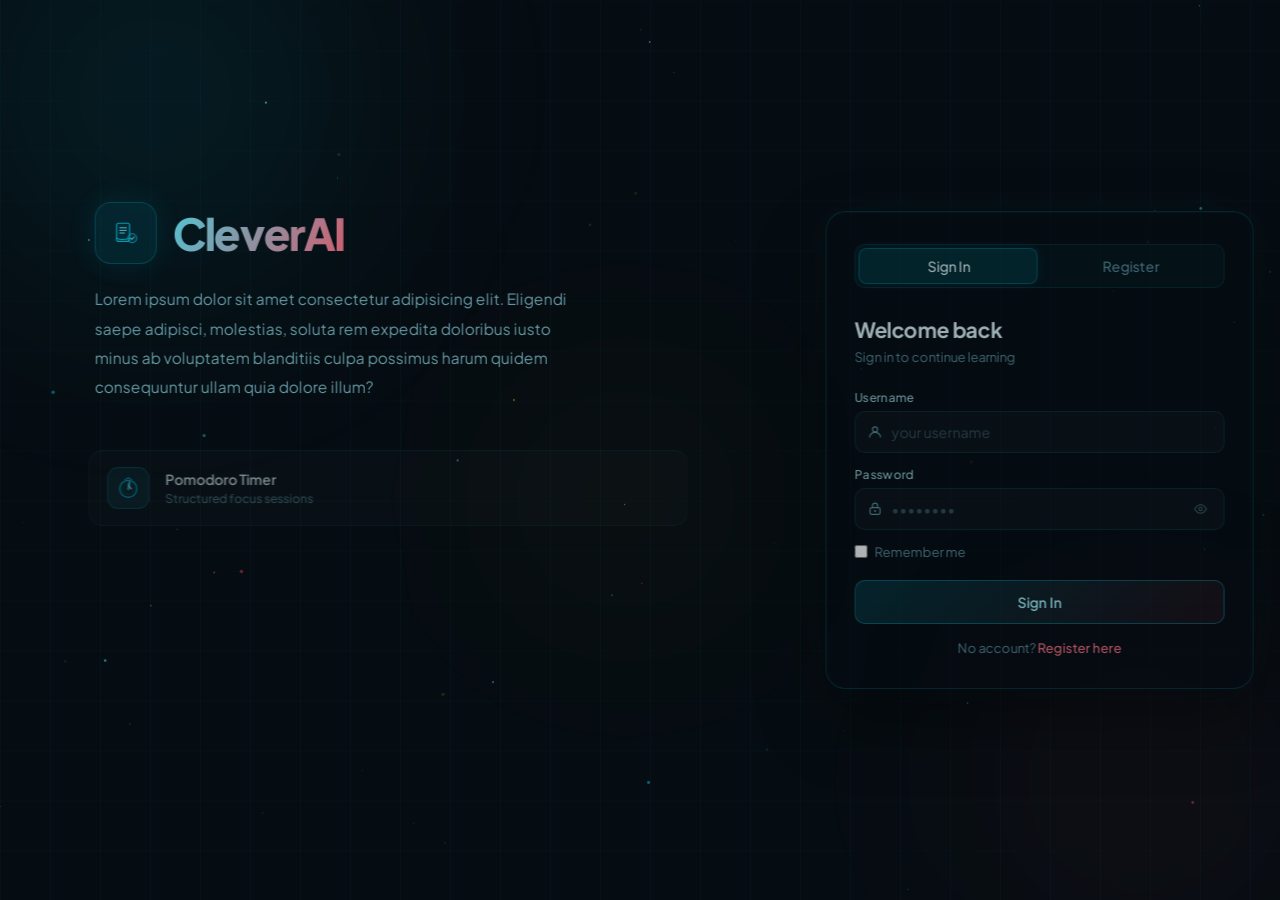
==== ui/aitutor/index.html @ eaeabe78 "modified multiple backend and frontend components, added new pages and modified existing pages" ====
<!DOCTYPE html>
<html lang="en">
<head>
  <meta charset="UTF-8">
  <meta name="viewport" content="width=device-width, initial-scale=1.0">
  <title>CleverAI — AI Tutor</title>
  <link rel="preconnect" href="https://fonts.googleapis.com">
  <link href="https://fonts.googleapis.com/css2?family=Plus+Jakarta+Sans:wght@300;400;500;600;700;800&family=JetBrains+Mono:wght@400;500&display=swap" rel="stylesheet">
  <link rel="stylesheet" href="aitutor.css">
</head>
<body>

  <div class="bg-layer">
    <canvas id="bgCanvas"></canvas>
    <div class="orb o1"></div>
    <div class="orb o2"></div>
    <div class="orb o3"></div>
  </div>

  <div class="mob-overlay" id="mob-overlay" onclick="closeMobSidebar()"></div>
  <div class="layout" id="app">

    <!-- SIDEBAR -->
    <aside class="sidebar" id="sidebar">
      <div class="sb-top">
        <div class="sb-brand" id="sb-brand">
          <svg viewBox="0 0 40 40" fill="none" width="24" height="24" class="sb-logo">
            <rect x="6" y="5" width="20" height="28" rx="3" fill="none" stroke="#06b6d4" stroke-width="1.8"/>
            <rect x="8" y="7" width="16" height="24" rx="2" fill="rgba(6,182,212,0.08)"/>
            <line x1="11" y1="12" x2="21" y2="12" stroke="#67e8f9" stroke-width="1.4" stroke-linecap="round"/>
            <line x1="11" y1="16" x2="21" y2="16" stroke="#67e8f9" stroke-width="1.4" stroke-linecap="round"/>
            <line x1="11" y1="20" x2="18" y2="20" stroke="#67e8f9" stroke-width="1.4" stroke-linecap="round"/>
            <path d="M6 28 Q14 32 26 28" stroke="#06b6d4" stroke-width="1.6" stroke-linecap="round" fill="none"/>
            <circle cx="30" cy="28" r="7" fill="rgba(6,182,212,0.12)" stroke="#06b6d4" stroke-width="1.4"/>
            <path d="M27.5 28 L29.5 30 L33 26" stroke="#a5f3fc" stroke-width="1.5" stroke-linecap="round" stroke-linejoin="round"/>
          </svg>
          <span class="sb-name">CleverAI</span>
        </div>
        <button class="sb-toggle" id="sb-toggle" onclick="toggleSidebar()" title="Toggle sidebar">
          <svg viewBox="0 0 20 20" fill="none" width="16" height="16" id="toggle-ico">
            <line x1="3" y1="5" x2="17" y2="5" stroke="currentColor" stroke-width="1.5" stroke-linecap="round"/>
            <line x1="3" y1="10" x2="17" y2="10" stroke="currentColor" stroke-width="1.5" stroke-linecap="round"/>
            <line x1="3" y1="15" x2="17" y2="15" stroke="currentColor" stroke-width="1.5" stroke-linecap="round"/>
          </svg>
        </button>
      </div>

      <nav class="sb-nav">
        <a href="../dashboard/index.html" class="sb-item">
          <svg viewBox="0 0 20 20" fill="none" width="16" height="16" class="sb-ico">
            <rect x="2" y="2" width="7" height="7" rx="1.5" stroke="currentColor" stroke-width="1.5"/>
            <rect x="11" y="2" width="7" height="7" rx="1.5" stroke="currentColor" stroke-width="1.5"/>
            <rect x="2" y="11" width="7" height="7" rx="1.5" stroke="currentColor" stroke-width="1.5"/>
            <rect x="11" y="11" width="7" height="7" rx="1.5" stroke="currentColor" stroke-width="1.5"/>
          </svg>
          <span class="sb-label">Dashboard</span>
        </a>
        <a href="../pomodoro/index.html" class="sb-item">
          <svg viewBox="0 0 20 20" fill="none" width="16" height="16" class="sb-ico">
            <circle cx="10" cy="10" r="7" stroke="currentColor" stroke-width="1.5"/>
            <line x1="10" y1="5" x2="10" y2="10" stroke="currentColor" stroke-width="1.5" stroke-linecap="round"/>
            <line x1="10" y1="10" x2="13" y2="10" stroke="currentColor" stroke-width="1.5" stroke-linecap="round"/>
          </svg>
          <span class="sb-label">Pomodoro</span>
        </a>
        <a href="../note/index.html" class="sb-item">
          <svg viewBox="0 0 20 20" fill="none" width="16" height="16" class="sb-ico">
            <rect x="3" y="2" width="14" height="16" rx="2" stroke="currentColor" stroke-width="1.5"/>
            <line x1="6" y1="7" x2="14" y2="7" stroke="currentColor" stroke-width="1.3" stroke-linecap="round"/>
            <line x1="6" y1="10" x2="14" y2="10" stroke="currentColor" stroke-width="1.3" stroke-linecap="round"/>
            <line x1="6" y1="13" x2="10" y2="13" stroke="currentColor" stroke-width="1.3" stroke-linecap="round"/>
          </svg>
          <span class="sb-label">Notes</span>
        </a>
        <a href="../quiz/index.html" class="sb-item">
          <svg viewBox="0 0 20 20" fill="none" width="16" height="16" class="sb-ico">
            <rect x="2" y="5" width="16" height="13" rx="2" stroke="currentColor" stroke-width="1.5"/>
            <path d="M6 10L8 12L14 7" stroke="currentColor" stroke-width="1.5" stroke-linecap="round" stroke-linejoin="round"/>
          </svg>
          <span class="sb-label">Quiz AI</span>
        </a>
        <a href="../aitutor/index.html" class="sb-item active">
          <svg viewBox="0 0 20 20" fill="none" width="16" height="16" class="sb-ico">
            <circle cx="10" cy="8" r="4" stroke="currentColor" stroke-width="1.5"/>
            <path d="M4 18C4 15 6.7 13 10 13C13.3 13 16 15 16 18" stroke="currentColor" stroke-width="1.5" stroke-linecap="round"/>
          </svg>
          <span class="sb-label">AI Tutor</span>
        </a>
        <a href="../profile/index.html" class="sb-item">
          <svg viewBox="0 0 20 20" fill="none" width="16" height="16" class="sb-ico">
            <circle cx="10" cy="7" r="3.5" stroke="currentColor" stroke-width="1.5"/>
            <path d="M3 18C3 14.7 6.1 12 10 12C13.9 12 17 14.7 17 18" stroke="currentColor" stroke-width="1.5" stroke-linecap="round"/>
          </svg>
          <span class="sb-label">Profile</span>
        </a>
      </nav>

      <div class="sb-foot">
        <button class="sb-logout" onclick="doLogout()">
          <svg viewBox="0 0 20 20" fill="none" width="15" height="15" class="sb-ico">
            <path d="M8 3L3 3L3 17L8 17" stroke="currentColor" stroke-width="1.5" stroke-linecap="round"/>
            <path d="M12 7L17 10L12 13" stroke="currentColor" stroke-width="1.5" stroke-linecap="round" stroke-linejoin="round"/>
            <line x1="17" y1="10" x2="7" y2="10" stroke="currentColor" stroke-width="1.5" stroke-linecap="round"/>
          </svg>
          <span class="sb-label">Sign Out</span>
        </button>
      </div>
    </aside>

    <!-- MAIN -->
    <div class="main-wrap">

      <!-- HEADER -->
      <header class="header">
        <button class="mob-menu-btn" onclick="openMobSidebar()">
          <svg viewBox="0 0 20 20" fill="none" width="16" height="16">
            <line x1="3" y1="5" x2="17" y2="5" stroke="currentColor" stroke-width="1.5" stroke-linecap="round"/>
            <line x1="3" y1="10" x2="17" y2="10" stroke="currentColor" stroke-width="1.5" stroke-linecap="round"/>
            <line x1="3" y1="15" x2="17" y2="15" stroke="currentColor" stroke-width="1.5" stroke-linecap="round"/>
          </svg>
        </button>
        <div class="header-left">
          <svg viewBox="0 0 20 20" fill="none" width="18" height="18" style="color:#a78bfa;flex-shrink:0">
            <circle cx="10" cy="8" r="4" stroke="currentColor" stroke-width="1.5"/>
            <path d="M4 18C4 15 6.7 13 10 13C13.3 13 16 15 16 18" stroke="currentColor" stroke-width="1.5" stroke-linecap="round"/>
          </svg>
          <h1 class="header-title">AI Tutor</h1>
        </div>
        <div class="header-right">
          <div class="user-pill">
            <div class="ua" id="ua">AC</div>
            <div class="ua-info">
              <p class="ua-name" id="udisplay">User</p>
              <p class="ua-role" id="urole">Pelajar</p>
            </div>
          </div>
        </div>
      </header>

      <!-- CHAT CONTENT -->
      <div class="chat-scroll" id="chatScroll">
        <div class="chat-container" id="chatContainer">

          <div class="welcome-card" id="welcomeCard">
            <div class="wc-icon">
              <svg viewBox="0 0 24 24" fill="none" width="28" height="28">
                <circle cx="12" cy="10" r="5" stroke="#a78bfa" stroke-width="1.8"/>
                <path d="M4 22C4 18 7.6 16 12 16C16.4 16 20 18 20 22" stroke="#a78bfa" stroke-width="1.8" stroke-linecap="round"/>
              </svg>
            </div>
            <h2 class="wc-title">Hi, I'm your AI Tutor</h2>
            <p class="wc-sub">Ask me anything about your studies — I'm here to help you learn.</p>
            <div class="wc-suggestions">
              <button class="sug-btn" data-msg="Can you explain the water cycle?">Explain the water cycle</button>
              <button class="sug-btn" data-msg="Help me understand quadratic equations">Quadratic equations</button>
              <button class="sug-btn" data-msg="What are the main causes of World War II?">Causes of WWII</button>
              <button class="sug-btn" data-msg="Give me a summary of photosynthesis">Photosynthesis summary</button>
            </div>
          </div>

          <div class="msg-list" id="msgList"></div>

        </div>
      </div>

      <!-- INPUT BAR -->
      <div class="input-bar">
        <div class="input-wrap">
          <textarea
            class="chat-input"
            id="chatInput"
            rows="1"
            placeholder="Ask anything..."
          ></textarea>
          <button class="send-btn" id="sendBtn" onclick="sendMessage()">
            <svg viewBox="0 0 20 20" fill="none" width="18" height="18">
              <path d="M3 10L17 3L12 10L17 17L3 10Z" stroke="currentColor" stroke-width="1.5" stroke-linejoin="round"/>
              <line x1="12" y1="10" x2="3" y2="10" stroke="currentColor" stroke-width="1.5"/>
            </svg>
          </button>
        </div>
        <p class="input-hint">AI responses are simulated. <span class="input-hint-hl">Add your API key in aitutor.js</span></p>
      </div>

    </div>
  </div>

  <script src="aitutor.js"></script>
</body>
</html>
---- ui/aitutor/aitutor.css ----
*,*::before,*::after{margin:0;padding:0;box-sizing:border-box}
:root{
  --bg:#060d12;--s:rgba(255,255,255,0.04);
  --c:#06b6d4;--cl:#67e8f9;--cp:#a5f3fc;--cd:rgba(6,182,212,0.12);--cb:rgba(6,182,212,0.22);
  --r:#f43f5e;--rl:#fb7185;--rd:rgba(244,63,94,0.12);--rb:rgba(244,63,94,0.25);
  --a:#f59e0b;--al:#fcd34d;--ad:rgba(245,158,11,0.12);--ab:rgba(245,158,11,0.25);
  --v:#a78bfa;--vl:#c4b5fd;--vd:rgba(167,139,250,0.12);--vb:rgba(167,139,250,0.25);
  --g:#34d399;--gd:rgba(52,211,153,0.12);--gb:rgba(52,211,153,0.25);
  --t:#e2f8fc;--t2:#94c9d4;--t3:#5a8f9e;
  --font:'Plus Jakarta Sans',sans-serif;--mono:'JetBrains Mono',monospace;
  --sb-w:200px;--sb-w-mini:48px;--hh:52px;
}
html,body{height:100%;font-family:var(--font);background:var(--bg);color:var(--t)}
body{overflow:hidden}

.bg-layer{position:fixed;inset:0;z-index:0;pointer-events:none}
#bgCanvas{position:absolute;inset:0;width:100%;height:100%}
.orb{position:absolute;border-radius:50%;filter:blur(110px);animation:orbF 12s ease-in-out infinite}
.o1{width:480px;height:480px;background:radial-gradient(circle,rgba(167,139,250,.12) 0%,transparent 65%);top:-140px;left:60px;animation-delay:0s}
.o2{width:360px;height:360px;background:radial-gradient(circle,rgba(6,182,212,.07) 0%,transparent 65%);bottom:-80px;right:80px;animation-delay:5s}
.o3{width:240px;height:240px;background:radial-gradient(circle,rgba(245,158,11,.07) 0%,transparent 65%);top:40%;right:350px;animation-delay:8s}
@keyframes orbF{0%,100%{transform:translate(0,0)}50%{transform:translate(16px,-12px)}}

.layout{display:flex;height:100vh;position:relative;z-index:1;overflow:hidden}

.sidebar{
  width:var(--sb-w);
  flex-shrink:0;
  display:flex;flex-direction:column;
  background:rgba(6,13,18,.8);
  backdrop-filter:blur(20px);
  border-right:.5px solid rgba(167,139,250,.12);
  transition:width .25s cubic-bezier(.4,0,.2,1);
  overflow:hidden;
  position:relative;z-index:10;
}
.sidebar.collapsed{width:var(--sb-w-mini)}

.sb-top{
  height:var(--hh);flex-shrink:0;
  display:flex;align-items:center;
  padding:0 12px;gap:8px;
  border-bottom:.5px solid rgba(167,139,250,.1);
  overflow:hidden;
}
.sidebar.collapsed .sb-top{justify-content:center;padding:0}
.sb-brand{display:flex;align-items:center;gap:10px;flex:1;min-width:0;overflow:hidden}
.sidebar.collapsed .sb-brand{display:none}
.sb-logo{flex-shrink:0}
.sb-name{font-size:14px;font-weight:700;color:var(--cl);letter-spacing:-.3px;white-space:nowrap}
.sb-toggle{
  width:26px;height:26px;border-radius:6px;flex-shrink:0;
  background:rgba(167,139,250,.06);border:.5px solid rgba(167,139,250,.12);
  display:flex;align-items:center;justify-content:center;
  color:var(--t3);cursor:pointer;transition:all .2s;
}
.sb-toggle:hover{background:var(--vd);color:var(--vl)}
.sidebar.collapsed .sb-toggle{margin:0 auto}

.sb-nav{display:flex;flex-direction:column;gap:2px;flex:1;padding:8px 6px;overflow:hidden}
.sb-item{
  display:flex;align-items:center;gap:10px;
  padding:8px 10px;border-radius:8px;
  font-size:13px;color:var(--t3);text-decoration:none;
  transition:all .18s;white-space:nowrap;
}
.sidebar.collapsed .sb-item{
  justify-content:center;
  padding:9px;
  width:36px;
  margin:0 auto;
}
.sb-item:hover{background:rgba(167,139,250,.06);color:var(--t2)}
.sb-item.active{background:var(--vd);color:var(--vl);border:.5px solid var(--vb)}
.sb-ico{flex-shrink:0;width:16px;height:16px}
.sb-label{overflow:hidden;white-space:nowrap;transition:opacity .15s,max-width .25s;max-width:200px}
.sidebar.collapsed .sb-label{opacity:0;max-width:0;pointer-events:none}

.sb-foot{padding:8px 6px;border-top:.5px solid rgba(167,139,250,.08)}
.sb-logout{
  display:flex;align-items:center;gap:10px;
  width:100%;padding:8px 10px;
  background:none;border:none;border-radius:8px;
  font-family:var(--font);font-size:13px;color:var(--t3);cursor:pointer;
  transition:all .18s;white-space:nowrap;
}
.sidebar.collapsed .sb-logout{
  justify-content:center;
  padding:9px;
  width:36px;
  margin:0 auto;
}
.sb-logout:hover{background:rgba(244,63,94,.08);color:#fda4af}

.sidebar.collapsed .sb-item[data-tip]{position:relative}
.sidebar.collapsed .sb-item[data-tip]:hover::after{
  content:attr(data-tip);
  position:absolute;left:calc(100% + 8px);top:50%;transform:translateY(-50%);
  background:rgba(6,13,18,.95);border:.5px solid rgba(167,139,250,.25);
  color:var(--vl);font-size:12px;padding:5px 10px;border-radius:7px;
  white-space:nowrap;z-index:100;pointer-events:none;
}

.main-wrap{flex:1;display:flex;flex-direction:column;overflow:hidden;min-width:0;max-width:100%}

.header{
  height:var(--hh);flex-shrink:0;
  display:flex;align-items:center;
  padding:0 24px;
  background:rgba(6,13,18,.6);
  backdrop-filter:blur(16px);
  border-bottom:.5px solid rgba(167,139,250,.1);
  gap:16px;
}
.header-left{display:flex;align-items:center;gap:10px;flex-shrink:0}
.header-title{font-size:16px;font-weight:700;color:var(--t);letter-spacing:-.3px}
.header-right{margin-left:auto;display:flex;align-items:center;gap:12px;flex-shrink:0}

.user-pill{
  display:flex;align-items:center;gap:10px;
  padding:6px 12px 6px 6px;
  background:rgba(6,182,212,0.06);
  border:.5px solid rgba(6,182,212,0.18);
  border-radius:12px;
}
.ua{width:32px;height:32px;border-radius:8px;background:linear-gradient(135deg,rgba(6,182,212,0.3),rgba(244,63,94,0.2));border:.5px solid rgba(6,182,212,0.35);display:flex;align-items:center;justify-content:center;font-size:12px;font-weight:700;color:#e2f8fc;flex-shrink:0;font-family:var(--mono)}
.ua-name{font-size:13px;font-weight:600;color:var(--t);line-height:1.2}
.ua-role{font-size:10px;color:var(--cl);letter-spacing:.5px;text-transform:uppercase;font-family:var(--mono)}

/* CHAT SCROLL */
.chat-scroll{flex:1;overflow-y:auto;overflow-x:hidden;padding:0;display:flex;flex-direction:column;width:100%}
::-webkit-scrollbar{width:4px}
::-webkit-scrollbar-thumb{background:rgba(167,139,250,.18);border-radius:2px}

.chat-container{
  max-width:800px;
  width:100%;
  margin:0 auto;
  padding:24px 24px 16px;
  flex:1;
  display:flex;
  flex-direction:column;
}

/* Welcome card */
.welcome-card{
  text-align:center;
  padding:48px 24px 32px;
  background:var(--s);
  border:.5px solid rgba(167,139,250,.12);
  border-radius:16px;
  margin-bottom:20px;
  animation:cardIn .4s ease forwards;
}
@keyframes cardIn{from{opacity:0;transform:translateY(10px)}to{opacity:1;transform:translateY(0)}}
.wc-icon{
  width:56px;height:56px;border-radius:16px;
  background:var(--vd);border:.5px solid var(--vb);
  display:flex;align-items:center;justify-content:center;
  margin:0 auto 16px;color:var(--vl);
}
.wc-title{font-size:20px;font-weight:700;color:var(--t);margin-bottom:6px}
.wc-sub{font-size:13.5px;color:var(--t2);margin-bottom:24px;max-width:400px;margin-left:auto;margin-right:auto}
.wc-suggestions{display:flex;flex-wrap:wrap;gap:8px;justify-content:center}
.sug-btn{
  padding:8px 16px;border-radius:10px;
  background:var(--vd);border:.5px solid var(--vb);
  color:var(--vl);font-family:var(--font);font-size:12.5px;
  cursor:pointer;transition:all .18s;
}
.sug-btn:hover{background:var(--vb);color:#e9d5ff;transform:translateY(-1px)}

/* Messages */
.msg-list{display:flex;flex-direction:column;gap:12px;padding-bottom:8px}
.msg-row{display:flex;gap:10px;max-width:90%;animation:msgIn .25s ease forwards;opacity:0}
@keyframes msgIn{to{opacity:1}}
.msg-row.user{flex-direction:row-reverse;margin-left:auto}
.msg-row.ai{margin-right:auto}
.msg-avatar{
  width:32px;height:32px;border-radius:10px;flex-shrink:0;
  display:flex;align-items:center;justify-content:center;
  font-size:12px;font-family:var(--mono);font-weight:700;
}
.msg-row.ai .msg-avatar{background:var(--vd);border:.5px solid var(--vb);color:var(--vl)}
.msg-row.user .msg-avatar{background:var(--cd);border:.5px solid var(--cb);color:var(--cl)}
.msg-bubble{
  padding:12px 16px;border-radius:14px;
  font-size:13.5px;line-height:1.65;
  min-width:40px;
}
.msg-row.ai .msg-bubble{
  background:var(--s);border:.5px solid rgba(167,139,250,.14);
  color:var(--t2);border-bottom-left-radius:4px;
}
.msg-row.user .msg-bubble{
  background:rgba(167,139,250,.1);border:.5px solid rgba(167,139,250,2);
  color:var(--t);border-bottom-right-radius:4px;
}

/* Typing indicator */
.typing-dots{display:flex;gap:4px;padding:4px 0}
.typing-dots span{
  width:6px;height:6px;border-radius:50%;
  background:var(--t3);animation:dotP 1.2s ease-in-out infinite;
}
.typing-dots span:nth-child(2){animation-delay:.2s}
.typing-dots span:nth-child(3){animation-delay:.4s}
@keyframes dotP{0%,60%,100%{opacity:.3;transform:scale(.8)}30%{opacity:1;transform:scale(1.2)}}

/* Input bar */
.input-bar{
  flex-shrink:0;
  padding:12px 24px 16px;
  background:rgba(6,13,18,.6);
  backdrop-filter:blur(16px);
  border-top:.5px solid rgba(167,139,250,.1);
}
.input-wrap{
  display:flex;align-items:flex-end;gap:10px;
  max-width:800px;margin:0 auto;
  background:var(--s);border:.5px solid rgba(167,139,250,.14);
  border-radius:14px;padding:6px 6px 6px 16px;
  transition:border-color .2s;
}
.input-wrap:focus-within{border-color:rgba(167,139,250,.35)}
.chat-input{
  flex:1;border:none;background:none;outline:none;
  font-family:var(--font);font-size:14px;color:var(--t);
  resize:none;line-height:1.5;max-height:120px;padding:8px 0;
}
.chat-input::placeholder{color:var(--t3)}
.send-btn{
  width:38px;height:38px;border-radius:10px;flex-shrink:0;
  background:var(--vd);border:.5px solid var(--vb);
  color:var(--vl);cursor:pointer;transition:all .18s;
  display:flex;align-items:center;justify-content:center;
}
.send-btn:hover{background:var(--vb);color:#e9d5ff}
.send-btn:disabled{opacity:.35;cursor:not-allowed}
.input-hint{text-align:center;font-size:11px;color:var(--t3);margin-top:8px}
.input-hint-hl{color:var(--vl);cursor:pointer}
.input-hint-hl:hover{text-decoration:underline}

/* RESPONSIVE */
@media (max-width:1200px){
  :root{--sb-w:180px}
}
@media (max-width:900px){
  :root{--sb-w:48px}
  .sidebar{width:48px}
  .sb-brand{display:none}
  .sb-toggle{margin:0 auto}
  .sb-item{justify-content:center;padding:9px;width:36px;margin:0 auto}
  .sb-label{opacity:0;max-width:0;pointer-events:none}
  .sb-nav{align-items:center;padding:8px 6px}
  .sb-logout{justify-content:center;padding:9px;width:36px;margin:0 auto}
  .sb-foot{display:flex;justify-content:center;padding:8px 6px}
  .chat-container{padding:16px 12px 12px}
  .header{padding:0 14px}
  .input-bar{padding:10px 12px 14px}
}
@media (max-width:600px){
  body{overflow:auto}
  .layout{height:auto;min-height:100vh}
  .main-wrap{overflow:visible}
  .chat-scroll{overflow:visible}
  .sidebar{display:none}
  .sidebar.mob-open{display:flex !important;position:fixed;left:0;top:0;height:100vh;width:200px !important;z-index:100}
  .mob-menu-btn{display:flex}
  .header{padding:0 12px;gap:8px}
  .header-title{font-size:14px}
  .user-pill .ua-info{display:none}
  .user-pill{padding:5px;border-radius:8px}
  .chat-container{padding:12px 10px 10px}
  .welcome-card{padding:32px 16px 24px}
  .wc-title{font-size:17px}
  .msg-row{max-width:100%}
  .input-bar{padding:8px 10px 12px}
}
@media (max-width:400px){
  .wc-suggestions{flex-direction:column}
}

.mob-overlay{display:none;position:fixed;inset:0;background:rgba(0,0,0,0.55);z-index:50;backdrop-filter:blur(2px)}
.mob-overlay.show{display:block}
.mob-menu-btn{display:none;width:32px;height:32px;border-radius:7px;background:rgba(167,139,250,.06);border:.5px solid rgba(167,139,250,.12);align-items:center;justify-content:center;color:var(--t3);cursor:pointer;flex-shrink:0}
.mob-menu-btn:hover{background:var(--vd);color:var(--vl)}
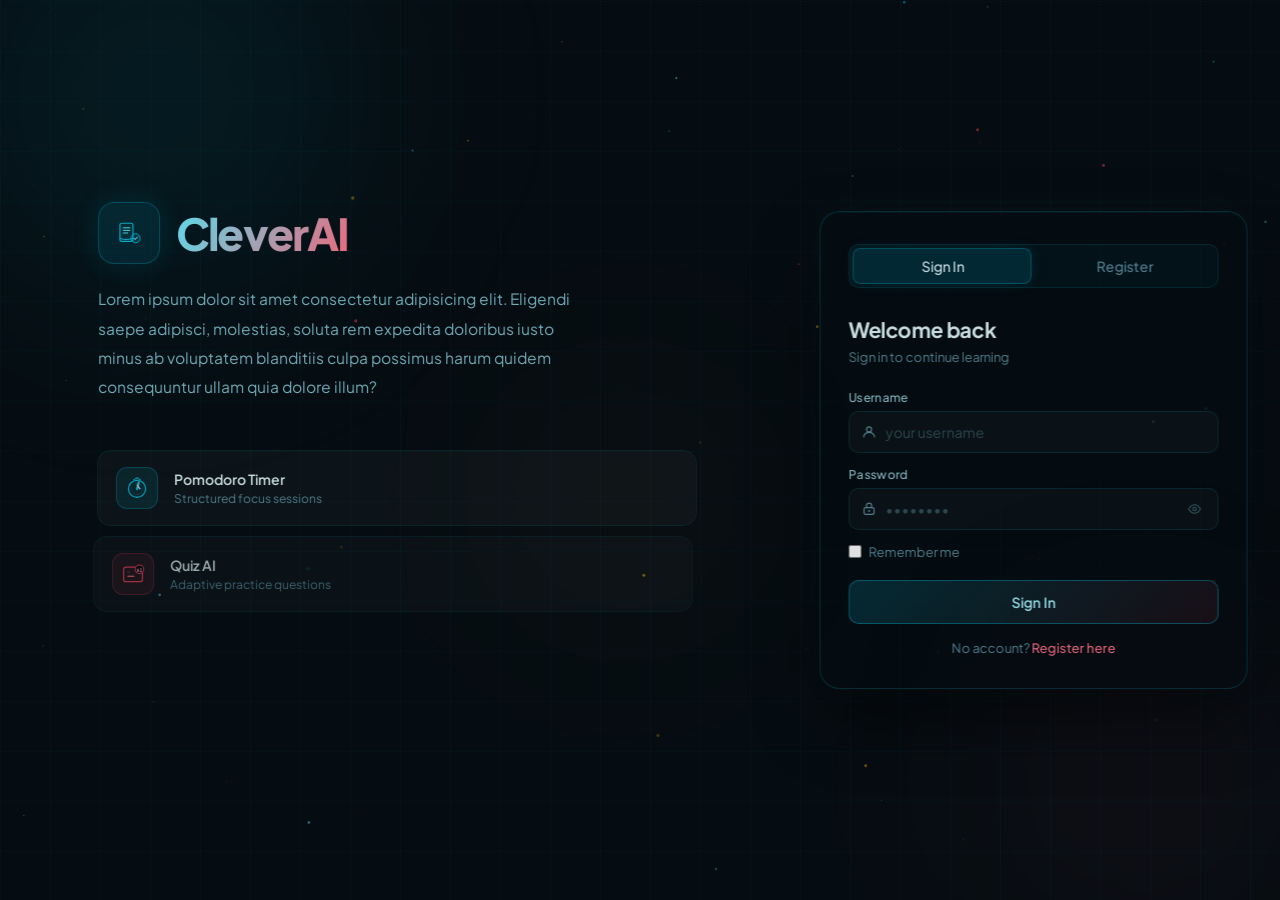
==== commit af27e5b0: "Add AI tutor chat page, quiz page, and root redirect" ====
--- a/ui/aitutor/index.html
+++ b/ui/aitutor/index.html
@@ -144,8 +144,8 @@
           <div class="welcome-card" id="welcomeCard">
             <div class="wc-icon">
               <svg viewBox="0 0 24 24" fill="none" width="28" height="28">
-                <circle cx="12" cy="10" r="5" stroke="#a78bfa" stroke-width="1.8"/>
-                <path d="M4 22C4 18 7.6 16 12 16C16.4 16 20 18 20 22" stroke="#a78bfa" stroke-width="1.8" stroke-linecap="round"/>
+                <circle cx="12" cy="10" r="5" stroke="#06b6d4" stroke-width="1.8"/>
+                <path d="M4 22C4 18 7.6 16 12 16C16.4 16 20 18 20 22" stroke="#06b6d4" stroke-width="1.8" stroke-linecap="round"/>
               </svg>
             </div>
             <h2 class="wc-title">Hi, I'm your AI Tutor</h2>
--- a/ui/aitutor/aitutor.css
+++ b/ui/aitutor/aitutor.css
@@ -3,22 +3,20 @@
   --bg:#060d12;--s:rgba(255,255,255,0.04);
   --c:#06b6d4;--cl:#67e8f9;--cp:#a5f3fc;--cd:rgba(6,182,212,0.12);--cb:rgba(6,182,212,0.22);
   --r:#f43f5e;--rl:#fb7185;--rd:rgba(244,63,94,0.12);--rb:rgba(244,63,94,0.25);
-  --a:#f59e0b;--al:#fcd34d;--ad:rgba(245,158,11,0.12);--ab:rgba(245,158,11,0.25);
-  --v:#a78bfa;--vl:#c4b5fd;--vd:rgba(167,139,250,0.12);--vb:rgba(167,139,250,0.25);
   --g:#34d399;--gd:rgba(52,211,153,0.12);--gb:rgba(52,211,153,0.25);
-  --t:#e2f8fc;--t2:#94c9d4;--t3:#5a8f9e;
+  --txt:#e2f8fc;--txt2:#94c9d4;--txt3:#5a8f9e;
   --font:'Plus Jakarta Sans',sans-serif;--mono:'JetBrains Mono',monospace;
   --sb-w:200px;--sb-w-mini:48px;--hh:52px;
 }
-html,body{height:100%;font-family:var(--font);background:var(--bg);color:var(--t)}
+html,body{height:100%;font-family:var(--font);background:var(--bg);color:var(--txt)}
 body{overflow:hidden}
 
 .bg-layer{position:fixed;inset:0;z-index:0;pointer-events:none}
 #bgCanvas{position:absolute;inset:0;width:100%;height:100%}
 .orb{position:absolute;border-radius:50%;filter:blur(110px);animation:orbF 12s ease-in-out infinite}
-.o1{width:480px;height:480px;background:radial-gradient(circle,rgba(167,139,250,.12) 0%,transparent 65%);top:-140px;left:60px;animation-delay:0s}
+.o1{width:480px;height:480px;background:radial-gradient(circle,rgba(6,182,212,.12) 0%,transparent 65%);top:-140px;left:60px;animation-delay:0s}
 .o2{width:360px;height:360px;background:radial-gradient(circle,rgba(6,182,212,.07) 0%,transparent 65%);bottom:-80px;right:80px;animation-delay:5s}
-.o3{width:240px;height:240px;background:radial-gradient(circle,rgba(245,158,11,.07) 0%,transparent 65%);top:40%;right:350px;animation-delay:8s}
+.o3{width:240px;height:240px;background:radial-gradient(circle,rgba(6,182,212,.07) 0%,transparent 65%);top:40%;right:350px;animation-delay:8s}
 @keyframes orbF{0%,100%{transform:translate(0,0)}50%{transform:translate(16px,-12px)}}
 
 .layout{display:flex;height:100vh;position:relative;z-index:1;overflow:hidden}
@@ -29,7 +27,7 @@
   display:flex;flex-direction:column;
   background:rgba(6,13,18,.8);
   backdrop-filter:blur(20px);
-  border-right:.5px solid rgba(167,139,250,.12);
+  border-right:.5px solid rgba(6,182,212,.12);
   transition:width .25s cubic-bezier(.4,0,.2,1);
   overflow:hidden;
   position:relative;z-index:10;
@@ -40,7 +38,7 @@
   height:var(--hh);flex-shrink:0;
   display:flex;align-items:center;
   padding:0 12px;gap:8px;
-  border-bottom:.5px solid rgba(167,139,250,.1);
+  border-bottom:.5px solid rgba(6,182,212,.1);
   overflow:hidden;
 }
 .sidebar.collapsed .sb-top{justify-content:center;padding:0}
@@ -50,18 +48,18 @@
 .sb-name{font-size:14px;font-weight:700;color:var(--cl);letter-spacing:-.3px;white-space:nowrap}
 .sb-toggle{
   width:26px;height:26px;border-radius:6px;flex-shrink:0;
-  background:rgba(167,139,250,.06);border:.5px solid rgba(167,139,250,.12);
-  display:flex;align-items:center;justify-content:center;
-  color:var(--t3);cursor:pointer;transition:all .2s;
-}
-.sb-toggle:hover{background:var(--vd);color:var(--vl)}
+  background:rgba(6,182,212,.06);border:.5px solid rgba(6,182,212,.12);
+  display:flex;align-items:center;justify-content:center;
+  color:var(--txt3);cursor:pointer;transition:all .2s;
+}
+.sb-toggle:hover{background:var(--cd);color:var(--cl)}
 .sidebar.collapsed .sb-toggle{margin:0 auto}
 
 .sb-nav{display:flex;flex-direction:column;gap:2px;flex:1;padding:8px 6px;overflow:hidden}
 .sb-item{
   display:flex;align-items:center;gap:10px;
   padding:8px 10px;border-radius:8px;
-  font-size:13px;color:var(--t3);text-decoration:none;
+  font-size:13px;color:var(--txt3);text-decoration:none;
   transition:all .18s;white-space:nowrap;
 }
 .sidebar.collapsed .sb-item{
@@ -70,18 +68,18 @@
   width:36px;
   margin:0 auto;
 }
-.sb-item:hover{background:rgba(167,139,250,.06);color:var(--t2)}
-.sb-item.active{background:var(--vd);color:var(--vl);border:.5px solid var(--vb)}
+.sb-item:hover{background:rgba(6,182,212,.06);color:var(--txt2)}
+.sb-item.active{background:var(--cd);color:var(--cl);border:.5px solid var(--cb)}
 .sb-ico{flex-shrink:0;width:16px;height:16px}
 .sb-label{overflow:hidden;white-space:nowrap;transition:opacity .15s,max-width .25s;max-width:200px}
 .sidebar.collapsed .sb-label{opacity:0;max-width:0;pointer-events:none}
 
-.sb-foot{padding:8px 6px;border-top:.5px solid rgba(167,139,250,.08)}
+.sb-foot{padding:8px 6px;border-top:.5px solid rgba(6,182,212,.08)}
 .sb-logout{
   display:flex;align-items:center;gap:10px;
   width:100%;padding:8px 10px;
   background:none;border:none;border-radius:8px;
-  font-family:var(--font);font-size:13px;color:var(--t3);cursor:pointer;
+  font-family:var(--font);font-size:13px;color:var(--txt3);cursor:pointer;
   transition:all .18s;white-space:nowrap;
 }
 .sidebar.collapsed .sb-logout{
@@ -96,8 +94,8 @@
 .sidebar.collapsed .sb-item[data-tip]:hover::after{
   content:attr(data-tip);
   position:absolute;left:calc(100% + 8px);top:50%;transform:translateY(-50%);
-  background:rgba(6,13,18,.95);border:.5px solid rgba(167,139,250,.25);
-  color:var(--vl);font-size:12px;padding:5px 10px;border-radius:7px;
+  background:rgba(6,13,18,.95);border:.5px solid rgba(6,182,212,.25);
+  color:var(--cl);font-size:12px;padding:5px 10px;border-radius:7px;
   white-space:nowrap;z-index:100;pointer-events:none;
 }
 
@@ -109,11 +107,11 @@
   padding:0 24px;
   background:rgba(6,13,18,.6);
   backdrop-filter:blur(16px);
-  border-bottom:.5px solid rgba(167,139,250,.1);
+  border-bottom:.5px solid rgba(6,182,212,.1);
   gap:16px;
 }
 .header-left{display:flex;align-items:center;gap:10px;flex-shrink:0}
-.header-title{font-size:16px;font-weight:700;color:var(--t);letter-spacing:-.3px}
+.header-title{font-size:16px;font-weight:700;color:var(--txt);letter-spacing:-.3px}
 .header-right{margin-left:auto;display:flex;align-items:center;gap:12px;flex-shrink:0}
 
 .user-pill{
@@ -124,13 +122,13 @@
   border-radius:12px;
 }
 .ua{width:32px;height:32px;border-radius:8px;background:linear-gradient(135deg,rgba(6,182,212,0.3),rgba(244,63,94,0.2));border:.5px solid rgba(6,182,212,0.35);display:flex;align-items:center;justify-content:center;font-size:12px;font-weight:700;color:#e2f8fc;flex-shrink:0;font-family:var(--mono)}
-.ua-name{font-size:13px;font-weight:600;color:var(--t);line-height:1.2}
+.ua-name{font-size:13px;font-weight:600;color:var(--txt);line-height:1.2}
 .ua-role{font-size:10px;color:var(--cl);letter-spacing:.5px;text-transform:uppercase;font-family:var(--mono)}
 
 /* CHAT SCROLL */
 .chat-scroll{flex:1;overflow-y:auto;overflow-x:hidden;padding:0;display:flex;flex-direction:column;width:100%}
 ::-webkit-scrollbar{width:4px}
-::-webkit-scrollbar-thumb{background:rgba(167,139,250,.18);border-radius:2px}
+::-webkit-scrollbar-thumb{background:rgba(6,182,212,.18);border-radius:2px}
 
 .chat-container{
   max-width:800px;
@@ -147,7 +145,7 @@
   text-align:center;
   padding:48px 24px 32px;
   background:var(--s);
-  border:.5px solid rgba(167,139,250,.12);
+  border:.5px solid rgba(6,182,212,.12);
   border-radius:16px;
   margin-bottom:20px;
   animation:cardIn .4s ease forwards;
@@ -155,20 +153,20 @@
 @keyframes cardIn{from{opacity:0;transform:translateY(10px)}to{opacity:1;transform:translateY(0)}}
 .wc-icon{
   width:56px;height:56px;border-radius:16px;
-  background:var(--vd);border:.5px solid var(--vb);
-  display:flex;align-items:center;justify-content:center;
-  margin:0 auto 16px;color:var(--vl);
-}
-.wc-title{font-size:20px;font-weight:700;color:var(--t);margin-bottom:6px}
-.wc-sub{font-size:13.5px;color:var(--t2);margin-bottom:24px;max-width:400px;margin-left:auto;margin-right:auto}
+  background:var(--cd);border:.5px solid var(--cb);
+  display:flex;align-items:center;justify-content:center;
+  margin:0 auto 16px;color:var(--cl);
+}
+.wc-title{font-size:20px;font-weight:700;color:var(--txt);margin-bottom:6px}
+.wc-sub{font-size:13.5px;color:var(--txt2);margin-bottom:24px;max-width:400px;margin-left:auto;margin-right:auto}
 .wc-suggestions{display:flex;flex-wrap:wrap;gap:8px;justify-content:center}
 .sug-btn{
   padding:8px 16px;border-radius:10px;
-  background:var(--vd);border:.5px solid var(--vb);
-  color:var(--vl);font-family:var(--font);font-size:12.5px;
+  background:var(--cd);border:.5px solid var(--cb);
+  color:var(--cl);font-family:var(--font);font-size:12.5px;
   cursor:pointer;transition:all .18s;
 }
-.sug-btn:hover{background:var(--vb);color:#e9d5ff;transform:translateY(-1px)}
+.sug-btn:hover{background:var(--cb);color:#a5f3fc;transform:translateY(-1px)}
 
 /* Messages */
 .msg-list{display:flex;flex-direction:column;gap:12px;padding-bottom:8px}
@@ -181,7 +179,7 @@
   display:flex;align-items:center;justify-content:center;
   font-size:12px;font-family:var(--mono);font-weight:700;
 }
-.msg-row.ai .msg-avatar{background:var(--vd);border:.5px solid var(--vb);color:var(--vl)}
+.msg-row.ai .msg-avatar{background:var(--cd);border:.5px solid var(--cb);color:var(--cl)}
 .msg-row.user .msg-avatar{background:var(--cd);border:.5px solid var(--cb);color:var(--cl)}
 .msg-bubble{
   padding:12px 16px;border-radius:14px;
@@ -189,19 +187,19 @@
   min-width:40px;
 }
 .msg-row.ai .msg-bubble{
-  background:var(--s);border:.5px solid rgba(167,139,250,.14);
-  color:var(--t2);border-bottom-left-radius:4px;
+  background:var(--s);border:.5px solid rgba(6,182,212,.14);
+  color:var(--txt2);border-bottom-left-radius:4px;
 }
 .msg-row.user .msg-bubble{
-  background:rgba(167,139,250,.1);border:.5px solid rgba(167,139,250,2);
-  color:var(--t);border-bottom-right-radius:4px;
+  background:rgba(6,182,212,.1);border:.5px solid rgba(6,182,212,.2);
+  color:var(--txt);border-bottom-right-radius:4px;
 }
 
 /* Typing indicator */
 .typing-dots{display:flex;gap:4px;padding:4px 0}
 .typing-dots span{
   width:6px;height:6px;border-radius:50%;
-  background:var(--t3);animation:dotP 1.2s ease-in-out infinite;
+  background:var(--txt3);animation:dotP 1.2s ease-in-out infinite;
 }
 .typing-dots span:nth-child(2){animation-delay:.2s}
 .typing-dots span:nth-child(3){animation-delay:.4s}
@@ -213,32 +211,32 @@
   padding:12px 24px 16px;
   background:rgba(6,13,18,.6);
   backdrop-filter:blur(16px);
-  border-top:.5px solid rgba(167,139,250,.1);
+  border-top:.5px solid rgba(6,182,212,.1);
 }
 .input-wrap{
   display:flex;align-items:flex-end;gap:10px;
   max-width:800px;margin:0 auto;
-  background:var(--s);border:.5px solid rgba(167,139,250,.14);
+  background:var(--s);border:.5px solid rgba(6,182,212,.14);
   border-radius:14px;padding:6px 6px 6px 16px;
   transition:border-color .2s;
 }
-.input-wrap:focus-within{border-color:rgba(167,139,250,.35)}
+.input-wrap:focus-within{border-color:rgba(6,182,212,.35)}
 .chat-input{
   flex:1;border:none;background:none;outline:none;
-  font-family:var(--font);font-size:14px;color:var(--t);
+  font-family:var(--font);font-size:14px;color:var(--txt);
   resize:none;line-height:1.5;max-height:120px;padding:8px 0;
 }
-.chat-input::placeholder{color:var(--t3)}
+.chat-input::placeholder{color:var(--txt3)}
 .send-btn{
   width:38px;height:38px;border-radius:10px;flex-shrink:0;
-  background:var(--vd);border:.5px solid var(--vb);
-  color:var(--vl);cursor:pointer;transition:all .18s;
-  display:flex;align-items:center;justify-content:center;
-}
-.send-btn:hover{background:var(--vb);color:#e9d5ff}
+  background:var(--cd);border:.5px solid var(--cb);
+  color:var(--cl);cursor:pointer;transition:all .18s;
+  display:flex;align-items:center;justify-content:center;
+}
+.send-btn:hover{background:var(--cb);color:#a5f3fc}
 .send-btn:disabled{opacity:.35;cursor:not-allowed}
-.input-hint{text-align:center;font-size:11px;color:var(--t3);margin-top:8px}
-.input-hint-hl{color:var(--vl);cursor:pointer}
+.input-hint{text-align:center;font-size:11px;color:var(--txt3);margin-top:8px}
+.input-hint-hl{color:var(--cl);cursor:pointer}
 .input-hint-hl:hover{text-decoration:underline}
 
 /* RESPONSIVE */
@@ -283,5 +281,5 @@
 
 .mob-overlay{display:none;position:fixed;inset:0;background:rgba(0,0,0,0.55);z-index:50;backdrop-filter:blur(2px)}
 .mob-overlay.show{display:block}
-.mob-menu-btn{display:none;width:32px;height:32px;border-radius:7px;background:rgba(167,139,250,.06);border:.5px solid rgba(167,139,250,.12);align-items:center;justify-content:center;color:var(--t3);cursor:pointer;flex-shrink:0}
-.mob-menu-btn:hover{background:var(--vd);color:var(--vl)}
+.mob-menu-btn{display:none;width:32px;height:32px;border-radius:7px;background:rgba(6,182,212,.06);border:.5px solid rgba(6,182,212,.12);align-items:center;justify-content:center;color:var(--txt3);cursor:pointer;flex-shrink:0}
+.mob-menu-btn:hover{background:var(--cd);color:var(--cl)}
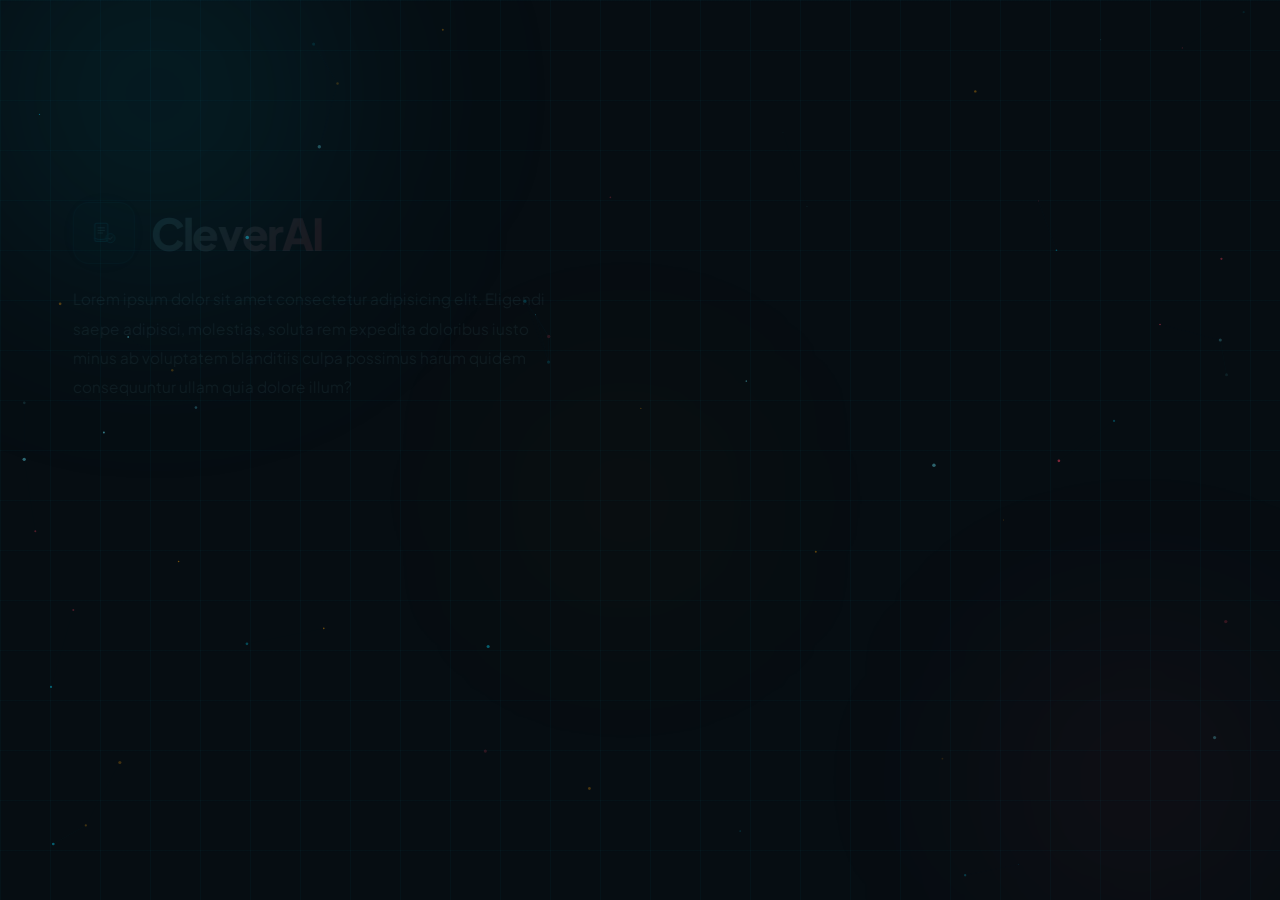
==== commit a7d6bb32: "Add chat, AI tutor, and quiz result APIs Introduce chat/session history features, AI tutor integrati" ====
--- a/ui/aitutor/index.html
+++ b/ui/aitutor/index.html
@@ -20,7 +20,7 @@
   <div class="mob-overlay" id="mob-overlay" onclick="closeMobSidebar()"></div>
   <div class="layout" id="app">
 
-    <!-- SIDEBAR -->
+    <!-- MAIN SIDEBAR -->
     <aside class="sidebar" id="sidebar">
       <div class="sb-top">
         <div class="sb-brand" id="sb-brand">
@@ -120,6 +120,13 @@
           </svg>
         </button>
         <div class="header-left">
+          <button class="header-btn header-btn-left" onclick="toggleSessionsPanel()" id="sessionsToggle" title="Chat history">
+            <svg viewBox="0 0 20 20" fill="none" width="16" height="16">
+              <rect x="2" y="3" width="16" height="12" rx="1.5" stroke="currentColor" stroke-width="1.3"/>
+              <line x1="5" y1="7" x2="15" y2="7" stroke="currentColor" stroke-width="1.3" stroke-linecap="round"/>
+              <line x1="5" y1="10" x2="12" y2="10" stroke="currentColor" stroke-width="1.3" stroke-linecap="round"/>
+            </svg>
+          </button>
           <svg viewBox="0 0 20 20" fill="none" width="18" height="18" style="color:#a78bfa;flex-shrink:0">
             <circle cx="10" cy="8" r="4" stroke="currentColor" stroke-width="1.5"/>
             <path d="M4 18C4 15 6.7 13 10 13C13.3 13 16 15 16 18" stroke="currentColor" stroke-width="1.5" stroke-linecap="round"/>
@@ -137,49 +144,89 @@
         </div>
       </header>
 
-      <!-- CHAT CONTENT -->
-      <div class="chat-scroll" id="chatScroll">
-        <div class="chat-container" id="chatContainer">
-
-          <div class="welcome-card" id="welcomeCard">
-            <div class="wc-icon">
-              <svg viewBox="0 0 24 24" fill="none" width="28" height="28">
-                <circle cx="12" cy="10" r="5" stroke="#06b6d4" stroke-width="1.8"/>
-                <path d="M4 22C4 18 7.6 16 12 16C16.4 16 20 18 20 22" stroke="#06b6d4" stroke-width="1.8" stroke-linecap="round"/>
+      <!-- BODY: sessions panel + chat area -->
+      <div class="body-area">
+
+        <!-- SESSIONS PANEL -->
+        <aside class="sessions-panel" id="sessionsPanel">
+          <div class="sp-header">
+            <span class="sp-title">Chat History</span>
+            <button class="sp-close" onclick="toggleSessionsPanel()" title="Close">
+              <svg viewBox="0 0 16 16" fill="none" width="14" height="14">
+                <line x1="3" y1="3" x2="13" y2="13" stroke="currentColor" stroke-width="1.5" stroke-linecap="round"/>
+                <line x1="13" y1="3" x2="3" y2="13" stroke="currentColor" stroke-width="1.5" stroke-linecap="round"/>
               </svg>
+            </button>
+          </div>
+          <button class="sp-new" onclick="newSession()">
+            <svg viewBox="0 0 16 16" fill="none" width="14" height="14">
+              <line x1="8" y1="3" x2="8" y2="13" stroke="currentColor" stroke-width="1.5" stroke-linecap="round"/>
+              <line x1="3" y1="8" x2="13" y2="8" stroke="currentColor" stroke-width="1.5" stroke-linecap="round"/>
+            </svg>
+            New Chat
+          </button>
+          <div class="sp-list" id="sessionList">
+            <div class="sp-empty" id="spEmpty">No chat history yet</div>
+          </div>
+        </aside>
+
+        <!-- CHAT AREA -->
+        <div class="chat-area">
+
+          <div class="chat-scroll" id="chatScroll">
+            <div class="chat-container" id="chatContainer">
+
+              <div class="welcome-card" id="welcomeCard">
+                <div class="wc-icon">
+                  <svg viewBox="0 0 24 24" fill="none" width="28" height="28">
+                    <circle cx="12" cy="10" r="5" stroke="#06b6d4" stroke-width="1.8"/>
+                    <path d="M4 22C4 18 7.6 16 12 16C16.4 16 20 18 20 22" stroke="#06b6d4" stroke-width="1.8" stroke-linecap="round"/>
+                  </svg>
+                </div>
+                <h2 class="wc-title">Hi, I'm your AI Tutor</h2>
+                <p class="wc-sub">Ask me anything about your studies — I'm here to help you learn.</p>
+                <div class="wc-input-row">
+                  <input class="wc-input" id="wcInput" type="text" placeholder="Type your question here..." autocomplete="off">
+                  <button class="wc-go-btn" id="wcGoBtn" onclick="sendWelcomeMsg()">
+                    <svg viewBox="0 0 20 20" fill="none" width="16" height="16">
+                      <path d="M3 10L17 3L12 10L17 17L3 10Z" stroke="currentColor" stroke-width="1.5" stroke-linejoin="round"/>
+                      <line x1="12" y1="10" x2="3" y2="10" stroke="currentColor" stroke-width="1.5"/>
+                    </svg>
+                  </button>
+                </div>
+                <div class="wc-divider"><span>or try a suggestion</span></div>
+                <div class="wc-suggestions">
+                  <button class="sug-btn" data-msg="Can you explain the water cycle?">Explain the water cycle</button>
+                  <button class="sug-btn" data-msg="Help me understand quadratic equations">Quadratic equations</button>
+                  <button class="sug-btn" data-msg="What are the main causes of World War II?">Causes of WWII</button>
+                  <button class="sug-btn" data-msg="Give me a summary of photosynthesis">Photosynthesis summary</button>
+                </div>
+              </div>
+
+              <div class="msg-list" id="msgList"></div>
+
             </div>
-            <h2 class="wc-title">Hi, I'm your AI Tutor</h2>
-            <p class="wc-sub">Ask me anything about your studies — I'm here to help you learn.</p>
-            <div class="wc-suggestions">
-              <button class="sug-btn" data-msg="Can you explain the water cycle?">Explain the water cycle</button>
-              <button class="sug-btn" data-msg="Help me understand quadratic equations">Quadratic equations</button>
-              <button class="sug-btn" data-msg="What are the main causes of World War II?">Causes of WWII</button>
-              <button class="sug-btn" data-msg="Give me a summary of photosynthesis">Photosynthesis summary</button>
+          </div>
+
+          <!-- INPUT BAR -->
+          <div class="input-bar">
+            <div class="input-wrap">
+              <textarea
+                class="chat-input"
+                id="chatInput"
+                rows="1"
+                placeholder="Ask anything..."
+              ></textarea>
+              <button class="send-btn" id="sendBtn" onclick="sendMessage()">
+                <svg viewBox="0 0 20 20" fill="none" width="18" height="18">
+                  <path d="M3 10L17 3L12 10L17 17L3 10Z" stroke="currentColor" stroke-width="1.5" stroke-linejoin="round"/>
+                  <line x1="12" y1="10" x2="3" y2="10" stroke="currentColor" stroke-width="1.5"/>
+                </svg>
+              </button>
             </div>
           </div>
 
-          <div class="msg-list" id="msgList"></div>
-
-        </div>
-      </div>
-
-      <!-- INPUT BAR -->
-      <div class="input-bar">
-        <div class="input-wrap">
-          <textarea
-            class="chat-input"
-            id="chatInput"
-            rows="1"
-            placeholder="Ask anything..."
-          ></textarea>
-          <button class="send-btn" id="sendBtn" onclick="sendMessage()">
-            <svg viewBox="0 0 20 20" fill="none" width="18" height="18">
-              <path d="M3 10L17 3L12 10L17 17L3 10Z" stroke="currentColor" stroke-width="1.5" stroke-linejoin="round"/>
-              <line x1="12" y1="10" x2="3" y2="10" stroke="currentColor" stroke-width="1.5"/>
-            </svg>
-          </button>
-        </div>
-        <p class="input-hint">AI responses are simulated. <span class="input-hint-hl">Add your API key in aitutor.js</span></p>
+        </div>
       </div>
 
     </div>
--- a/ui/aitutor/aitutor.css
+++ b/ui/aitutor/aitutor.css
@@ -6,7 +6,7 @@
   --g:#34d399;--gd:rgba(52,211,153,0.12);--gb:rgba(52,211,153,0.25);
   --txt:#e2f8fc;--txt2:#94c9d4;--txt3:#5a8f9e;
   --font:'Plus Jakarta Sans',sans-serif;--mono:'JetBrains Mono',monospace;
-  --sb-w:200px;--sb-w-mini:48px;--hh:52px;
+  --sb-w:200px;--sb-w-mini:48px;--hh:52px;--sp-w:260px;
 }
 html,body{height:100%;font-family:var(--font);background:var(--bg);color:var(--txt)}
 body{overflow:hidden}
@@ -21,151 +21,158 @@
 
 .layout{display:flex;height:100vh;position:relative;z-index:1;overflow:hidden}
 
+/* ─── MAIN SIDEBAR ──────────────────────────────── */
 .sidebar{
-  width:var(--sb-w);
-  flex-shrink:0;
-  display:flex;flex-direction:column;
-  background:rgba(6,13,18,.8);
-  backdrop-filter:blur(20px);
+  width:var(--sb-w);flex-shrink:0;display:flex;flex-direction:column;
+  background:rgba(6,13,18,.8);backdrop-filter:blur(20px);
   border-right:.5px solid rgba(6,182,212,.12);
-  transition:width .25s cubic-bezier(.4,0,.2,1);
-  overflow:hidden;
-  position:relative;z-index:10;
+  transition:width .25s cubic-bezier(.4,0,.2,1);overflow:hidden;position:relative;z-index:10;
 }
 .sidebar.collapsed{width:var(--sb-w-mini)}
-
-.sb-top{
-  height:var(--hh);flex-shrink:0;
-  display:flex;align-items:center;
-  padding:0 12px;gap:8px;
-  border-bottom:.5px solid rgba(6,182,212,.1);
-  overflow:hidden;
-}
+.sb-top{height:var(--hh);flex-shrink:0;display:flex;align-items:center;padding:0 12px;gap:8px;border-bottom:.5px solid rgba(6,182,212,.1);overflow:hidden}
 .sidebar.collapsed .sb-top{justify-content:center;padding:0}
 .sb-brand{display:flex;align-items:center;gap:10px;flex:1;min-width:0;overflow:hidden}
 .sidebar.collapsed .sb-brand{display:none}
 .sb-logo{flex-shrink:0}
 .sb-name{font-size:14px;font-weight:700;color:var(--cl);letter-spacing:-.3px;white-space:nowrap}
-.sb-toggle{
-  width:26px;height:26px;border-radius:6px;flex-shrink:0;
-  background:rgba(6,182,212,.06);border:.5px solid rgba(6,182,212,.12);
-  display:flex;align-items:center;justify-content:center;
-  color:var(--txt3);cursor:pointer;transition:all .2s;
-}
+.sb-toggle{width:26px;height:26px;border-radius:6px;flex-shrink:0;background:rgba(6,182,212,.06);border:.5px solid rgba(6,182,212,.12);display:flex;align-items:center;justify-content:center;color:var(--txt3);cursor:pointer;transition:all .2s}
 .sb-toggle:hover{background:var(--cd);color:var(--cl)}
 .sidebar.collapsed .sb-toggle{margin:0 auto}
-
 .sb-nav{display:flex;flex-direction:column;gap:2px;flex:1;padding:8px 6px;overflow:hidden}
-.sb-item{
-  display:flex;align-items:center;gap:10px;
-  padding:8px 10px;border-radius:8px;
-  font-size:13px;color:var(--txt3);text-decoration:none;
-  transition:all .18s;white-space:nowrap;
-}
-.sidebar.collapsed .sb-item{
-  justify-content:center;
-  padding:9px;
-  width:36px;
-  margin:0 auto;
-}
+.sb-item{display:flex;align-items:center;gap:10px;padding:8px 10px;border-radius:8px;font-size:13px;color:var(--txt3);text-decoration:none;transition:all .18s;white-space:nowrap}
+.sidebar.collapsed .sb-item{justify-content:center;padding:9px;width:36px;margin:0 auto}
 .sb-item:hover{background:rgba(6,182,212,.06);color:var(--txt2)}
 .sb-item.active{background:var(--cd);color:var(--cl);border:.5px solid var(--cb)}
 .sb-ico{flex-shrink:0;width:16px;height:16px}
 .sb-label{overflow:hidden;white-space:nowrap;transition:opacity .15s,max-width .25s;max-width:200px}
 .sidebar.collapsed .sb-label{opacity:0;max-width:0;pointer-events:none}
-
 .sb-foot{padding:8px 6px;border-top:.5px solid rgba(6,182,212,.08)}
-.sb-logout{
-  display:flex;align-items:center;gap:10px;
-  width:100%;padding:8px 10px;
-  background:none;border:none;border-radius:8px;
-  font-family:var(--font);font-size:13px;color:var(--txt3);cursor:pointer;
-  transition:all .18s;white-space:nowrap;
-}
-.sidebar.collapsed .sb-logout{
-  justify-content:center;
-  padding:9px;
-  width:36px;
-  margin:0 auto;
-}
+.sb-logout{display:flex;align-items:center;gap:10px;width:100%;padding:8px 10px;background:none;border:none;border-radius:8px;font-family:var(--font);font-size:13px;color:var(--txt3);cursor:pointer;transition:all .18s;white-space:nowrap}
+.sidebar.collapsed .sb-logout{justify-content:center;padding:9px;width:36px;margin:0 auto}
 .sb-logout:hover{background:rgba(244,63,94,.08);color:#fda4af}
-
 .sidebar.collapsed .sb-item[data-tip]{position:relative}
 .sidebar.collapsed .sb-item[data-tip]:hover::after{
-  content:attr(data-tip);
-  position:absolute;left:calc(100% + 8px);top:50%;transform:translateY(-50%);
-  background:rgba(6,13,18,.95);border:.5px solid rgba(6,182,212,.25);
-  color:var(--cl);font-size:12px;padding:5px 10px;border-radius:7px;
-  white-space:nowrap;z-index:100;pointer-events:none;
-}
-
+  content:attr(data-tip);position:absolute;left:calc(100% + 8px);top:50%;transform:translateY(-50%);
+  background:rgba(6,13,18,.95);border:.5px solid rgba(6,182,212,.25);color:var(--cl);
+  font-size:12px;padding:5px 10px;border-radius:7px;white-space:nowrap;z-index:100;pointer-events:none;
+}
+
+/* ─── MAIN WRAP ────────────────────────────────── */
 .main-wrap{flex:1;display:flex;flex-direction:column;overflow:hidden;min-width:0;max-width:100%}
 
 .header{
-  height:var(--hh);flex-shrink:0;
-  display:flex;align-items:center;
-  padding:0 24px;
-  background:rgba(6,13,18,.6);
-  backdrop-filter:blur(16px);
-  border-bottom:.5px solid rgba(6,182,212,.1);
-  gap:16px;
+  height:var(--hh);flex-shrink:0;display:flex;align-items:center;
+  padding:0 24px;background:rgba(6,13,18,.6);backdrop-filter:blur(16px);
+  border-bottom:.5px solid rgba(6,182,212,.1);gap:16px;position:relative;z-index:5;
 }
 .header-left{display:flex;align-items:center;gap:10px;flex-shrink:0}
 .header-title{font-size:16px;font-weight:700;color:var(--txt);letter-spacing:-.3px}
-.header-right{margin-left:auto;display:flex;align-items:center;gap:12px;flex-shrink:0}
-
-.user-pill{
-  display:flex;align-items:center;gap:10px;
-  padding:6px 12px 6px 6px;
-  background:rgba(6,182,212,0.06);
-  border:.5px solid rgba(6,182,212,0.18);
-  border-radius:12px;
-}
+.header-right{margin-left:auto;display:flex;align-items:center;gap:8px;flex-shrink:0}
+.header-btn{
+  width:32px;height:32px;border-radius:8px;
+  background:rgba(6,182,212,.06);border:.5px solid rgba(6,182,212,.12);
+  color:var(--txt3);cursor:pointer;transition:all .18s;
+  display:flex;align-items:center;justify-content:center;flex-shrink:0;
+}
+.header-btn:hover{background:var(--cd);color:var(--cl)}
+.user-pill{display:flex;align-items:center;gap:10px;padding:6px 12px 6px 6px;background:rgba(6,182,212,0.06);border:.5px solid rgba(6,182,212,0.18);border-radius:12px}
 .ua{width:32px;height:32px;border-radius:8px;background:linear-gradient(135deg,rgba(6,182,212,0.3),rgba(244,63,94,0.2));border:.5px solid rgba(6,182,212,0.35);display:flex;align-items:center;justify-content:center;font-size:12px;font-weight:700;color:#e2f8fc;flex-shrink:0;font-family:var(--mono)}
 .ua-name{font-size:13px;font-weight:600;color:var(--txt);line-height:1.2}
 .ua-role{font-size:10px;color:var(--cl);letter-spacing:.5px;text-transform:uppercase;font-family:var(--mono)}
 
-/* CHAT SCROLL */
-.chat-scroll{flex:1;overflow-y:auto;overflow-x:hidden;padding:0;display:flex;flex-direction:column;width:100%}
-::-webkit-scrollbar{width:4px}
-::-webkit-scrollbar-thumb{background:rgba(6,182,212,.18);border-radius:2px}
+/* ─── BODY AREA (sessions panel + chat) ─────────── */
+.body-area{flex:1;display:flex;overflow:hidden;min-height:0}
+
+/* ─── SESSIONS PANEL ─────────────────────────────── */
+.sessions-panel{
+  width:var(--sp-w);flex-shrink:0;display:flex;flex-direction:column;
+  background:rgba(6,13,18,.5);backdrop-filter:blur(16px);
+  border-right:.5px solid rgba(6,182,212,.1);
+  transition:width .25s cubic-bezier(.4,0,.2,1),opacity .2s;
+  overflow:hidden;position:relative;z-index:4;
+}
+.sessions-panel.closed{width:0;opacity:0;border-right:none;padding:0}
+
+.sp-header{display:flex;align-items:center;padding:12px 14px;gap:8px;border-bottom:.5px solid rgba(6,182,212,.08);flex-shrink:0}
+.sp-title{font-size:13px;font-weight:600;color:var(--txt2);flex:1;white-space:nowrap;overflow:hidden;text-overflow:ellipsis}
+.sp-close{width:24px;height:24px;border-radius:6px;background:none;border:none;color:var(--txt3);cursor:pointer;display:flex;align-items:center;justify-content:center;flex-shrink:0}
+.sp-close:hover{background:var(--s);color:var(--txt2)}
+
+.sp-new{
+  display:flex;align-items:center;gap:8px;margin:10px 12px;padding:8px 12px;
+  border-radius:8px;background:var(--cd);border:.5px solid var(--cb);
+  color:var(--cl);font-family:var(--font);font-size:12.5px;font-weight:500;
+  cursor:pointer;transition:all .18s;flex-shrink:0;justify-content:center;
+}
+.sp-new:hover{background:var(--cb);color:var(--cp)}
+
+.sp-list{flex:1;overflow-y:auto;padding:4px 8px}
+.sp-list::-webkit-scrollbar{width:3px}
+.sp-list::-webkit-scrollbar-thumb{background:rgba(6,182,212,.15);border-radius:2px}
+
+.sp-empty{padding:24px 12px;text-align:center;font-size:12.5px;color:var(--txt3)}
+
+.sp-item{
+  display:flex;align-items:center;gap:8px;padding:10px 10px;
+  border-radius:8px;cursor:pointer;transition:all .15s;
+  font-size:12.5px;color:var(--txt2);line-height:1.4;
+  margin-bottom:2px;position:relative;
+}
+.sp-item:hover{background:rgba(6,182,212,.06)}
+.sp-item.active{background:var(--cd);border:.5px solid var(--cb)}
+.sp-item-title{flex:1;white-space:nowrap;overflow:hidden;text-overflow:ellipsis;min-width:0}
+.sp-item-del{
+  width:20px;height:20px;border-radius:4px;background:none;border:none;
+  color:var(--txt3);cursor:pointer;display:flex;align-items:center;justify-content:center;
+  flex-shrink:0;opacity:0;transition:opacity .15s;
+}
+.sp-item:hover .sp-item-del{opacity:1}
+.sp-item-del:hover{color:var(--rl);background:rgba(244,63,94,.1)}
+
+/* ─── CHAT AREA ───────────────────────────────── */
+.chat-area{flex:1;display:flex;flex-direction:column;overflow:hidden;min-width:0}
+
+.chat-scroll{flex:1;overflow-y:auto;overflow-x:hidden;display:flex;flex-direction:column;width:100%}
+.chat-scroll::-webkit-scrollbar{width:4px}
+.chat-scroll::-webkit-scrollbar-thumb{background:rgba(6,182,212,.18);border-radius:2px}
 
 .chat-container{
-  max-width:800px;
-  width:100%;
-  margin:0 auto;
-  padding:24px 24px 16px;
-  flex:1;
-  display:flex;
-  flex-direction:column;
+  max-width:800px;width:100%;margin:0 auto;
+  padding:24px 24px 16px;flex:1;
+  display:flex;flex-direction:column;
 }
 
 /* Welcome card */
 .welcome-card{
-  text-align:center;
-  padding:48px 24px 32px;
-  background:var(--s);
-  border:.5px solid rgba(6,182,212,.12);
-  border-radius:16px;
-  margin-bottom:20px;
-  animation:cardIn .4s ease forwards;
+  text-align:center;padding:48px 24px 32px;
+  background:var(--s);border:.5px solid rgba(6,182,212,.12);
+  border-radius:16px;margin-bottom:20px;animation:cardIn .4s ease forwards;
 }
 @keyframes cardIn{from{opacity:0;transform:translateY(10px)}to{opacity:1;transform:translateY(0)}}
-.wc-icon{
-  width:56px;height:56px;border-radius:16px;
+.wc-icon{width:56px;height:56px;border-radius:16px;background:var(--cd);border:.5px solid var(--cb);display:flex;align-items:center;justify-content:center;margin:0 auto 16px;color:var(--cl)}
+.wc-title{font-size:20px;font-weight:700;color:var(--txt);margin-bottom:6px}
+.wc-sub{font-size:13.5px;color:var(--txt2);margin-bottom:20px;max-width:400px;margin-left:auto;margin-right:auto}
+.wc-input-row{display:flex;gap:8px;max-width:480px;margin:0 auto 16px}
+.wc-input{
+  flex:1;padding:10px 14px;border-radius:10px;
+  background:rgba(255,255,255,.04);border:.5px solid rgba(6,182,212,.2);
+  color:var(--txt);font-family:var(--font);font-size:13.5px;
+  outline:none;transition:border-color .2s;
+}
+.wc-input:focus{border-color:rgba(6,182,212,.5)}
+.wc-input::placeholder{color:var(--txt3)}
+.wc-go-btn{
+  width:38px;height:38px;border-radius:10px;flex-shrink:0;
   background:var(--cd);border:.5px solid var(--cb);
+  color:var(--cl);cursor:pointer;transition:all .18s;
   display:flex;align-items:center;justify-content:center;
-  margin:0 auto 16px;color:var(--cl);
-}
-.wc-title{font-size:20px;font-weight:700;color:var(--txt);margin-bottom:6px}
-.wc-sub{font-size:13.5px;color:var(--txt2);margin-bottom:24px;max-width:400px;margin-left:auto;margin-right:auto}
+}
+.wc-go-btn:hover{background:var(--cb);color:#a5f3fc}
+.wc-divider{display:flex;align-items:center;gap:12px;margin-bottom:14px;max-width:320px;margin-left:auto;margin-right:auto}
+.wc-divider::before,.wc-divider::after{content:'';flex:1;height:.5px;background:rgba(6,182,212,.12)}
+.wc-divider span{font-size:11px;color:var(--txt3);white-space:nowrap}
 .wc-suggestions{display:flex;flex-wrap:wrap;gap:8px;justify-content:center}
-.sug-btn{
-  padding:8px 16px;border-radius:10px;
-  background:var(--cd);border:.5px solid var(--cb);
-  color:var(--cl);font-family:var(--font);font-size:12.5px;
-  cursor:pointer;transition:all .18s;
-}
+.sug-btn{padding:8px 16px;border-radius:10px;background:var(--cd);border:.5px solid var(--cb);color:var(--cl);font-family:var(--font);font-size:12.5px;cursor:pointer;transition:all .18s}
 .sug-btn:hover{background:var(--cb);color:#a5f3fc;transform:translateY(-1px)}
 
 /* Messages */
@@ -174,77 +181,35 @@
 @keyframes msgIn{to{opacity:1}}
 .msg-row.user{flex-direction:row-reverse;margin-left:auto}
 .msg-row.ai{margin-right:auto}
-.msg-avatar{
-  width:32px;height:32px;border-radius:10px;flex-shrink:0;
-  display:flex;align-items:center;justify-content:center;
-  font-size:12px;font-family:var(--mono);font-weight:700;
-}
-.msg-row.ai .msg-avatar{background:var(--cd);border:.5px solid var(--cb);color:var(--cl)}
-.msg-row.user .msg-avatar{background:var(--cd);border:.5px solid var(--cb);color:var(--cl)}
-.msg-bubble{
-  padding:12px 16px;border-radius:14px;
-  font-size:13.5px;line-height:1.65;
-  min-width:40px;
-}
-.msg-row.ai .msg-bubble{
-  background:var(--s);border:.5px solid rgba(6,182,212,.14);
-  color:var(--txt2);border-bottom-left-radius:4px;
-}
-.msg-row.user .msg-bubble{
-  background:rgba(6,182,212,.1);border:.5px solid rgba(6,182,212,.2);
-  color:var(--txt);border-bottom-right-radius:4px;
-}
-
-/* Typing indicator */
+.msg-avatar{width:32px;height:32px;border-radius:10px;flex-shrink:0;display:flex;align-items:center;justify-content:center;font-size:12px;font-family:var(--mono);font-weight:700}
+.msg-row.ai .msg-avatar,.msg-row.user .msg-avatar{background:var(--cd);border:.5px solid var(--cb);color:var(--cl)}
+.msg-bubble{padding:12px 16px;border-radius:14px;font-size:13.5px;line-height:1.65;min-width:40px;white-space:pre-wrap;word-break:break-word}
+.msg-row.ai .msg-bubble{background:var(--s);border:.5px solid rgba(6,182,212,.14);color:var(--txt2);border-bottom-left-radius:4px}
+.msg-row.user .msg-bubble{background:rgba(6,182,212,.1);border:.5px solid rgba(6,182,212,.2);color:var(--txt);border-bottom-right-radius:4px}
+
+/* Typing */
 .typing-dots{display:flex;gap:4px;padding:4px 0}
-.typing-dots span{
-  width:6px;height:6px;border-radius:50%;
-  background:var(--txt3);animation:dotP 1.2s ease-in-out infinite;
-}
+.typing-dots span{width:6px;height:6px;border-radius:50%;background:var(--txt3);animation:dotP 1.2s ease-in-out infinite}
 .typing-dots span:nth-child(2){animation-delay:.2s}
 .typing-dots span:nth-child(3){animation-delay:.4s}
 @keyframes dotP{0%,60%,100%{opacity:.3;transform:scale(.8)}30%{opacity:1;transform:scale(1.2)}}
 
 /* Input bar */
-.input-bar{
-  flex-shrink:0;
-  padding:12px 24px 16px;
-  background:rgba(6,13,18,.6);
-  backdrop-filter:blur(16px);
-  border-top:.5px solid rgba(6,182,212,.1);
-}
-.input-wrap{
-  display:flex;align-items:flex-end;gap:10px;
-  max-width:800px;margin:0 auto;
-  background:var(--s);border:.5px solid rgba(6,182,212,.14);
-  border-radius:14px;padding:6px 6px 6px 16px;
-  transition:border-color .2s;
-}
+.input-bar{flex-shrink:0;padding:12px 24px 16px;background:rgba(6,13,18,.6);backdrop-filter:blur(16px);border-top:.5px solid rgba(6,182,212,.1)}
+.input-wrap{display:flex;align-items:flex-end;gap:10px;max-width:800px;margin:0 auto;background:var(--s);border:.5px solid rgba(6,182,212,.14);border-radius:14px;padding:6px 6px 6px 16px;transition:border-color .2s}
 .input-wrap:focus-within{border-color:rgba(6,182,212,.35)}
-.chat-input{
-  flex:1;border:none;background:none;outline:none;
-  font-family:var(--font);font-size:14px;color:var(--txt);
-  resize:none;line-height:1.5;max-height:120px;padding:8px 0;
-}
+.chat-input{flex:1;border:none;background:none;outline:none;font-family:var(--font);font-size:14px;color:var(--txt);resize:none;line-height:1.5;max-height:120px;padding:8px 0}
 .chat-input::placeholder{color:var(--txt3)}
-.send-btn{
-  width:38px;height:38px;border-radius:10px;flex-shrink:0;
-  background:var(--cd);border:.5px solid var(--cb);
-  color:var(--cl);cursor:pointer;transition:all .18s;
-  display:flex;align-items:center;justify-content:center;
-}
+.send-btn{width:38px;height:38px;border-radius:10px;flex-shrink:0;background:var(--cd);border:.5px solid var(--cb);color:var(--cl);cursor:pointer;transition:all .18s;display:flex;align-items:center;justify-content:center}
 .send-btn:hover{background:var(--cb);color:#a5f3fc}
 .send-btn:disabled{opacity:.35;cursor:not-allowed}
-.input-hint{text-align:center;font-size:11px;color:var(--txt3);margin-top:8px}
-.input-hint-hl{color:var(--cl);cursor:pointer}
-.input-hint-hl:hover{text-decoration:underline}
-
-/* RESPONSIVE */
+
+/* ─── RESPONSIVE ────────────────────────────────── */
 @media (max-width:1200px){
-  :root{--sb-w:180px}
+  :root{--sb-w:180px;--sp-w:230px}
 }
 @media (max-width:900px){
-  :root{--sb-w:48px}
+  :root{--sb-w:48px;--sp-w:220px}
   .sidebar{width:48px}
   .sb-brand{display:none}
   .sb-toggle{margin:0 auto}
@@ -256,12 +221,14 @@
   .chat-container{padding:16px 12px 12px}
   .header{padding:0 14px}
   .input-bar{padding:10px 12px 14px}
+  .sessions-panel:not(.closed){width:220px}
 }
 @media (max-width:600px){
   body{overflow:auto}
   .layout{height:auto;min-height:100vh}
   .main-wrap{overflow:visible}
   .chat-scroll{overflow:visible}
+  .chat-area{overflow:visible}
   .sidebar{display:none}
   .sidebar.mob-open{display:flex !important;position:fixed;left:0;top:0;height:100vh;width:200px !important;z-index:100}
   .mob-menu-btn{display:flex}
@@ -274,6 +241,8 @@
   .wc-title{font-size:17px}
   .msg-row{max-width:100%}
   .input-bar{padding:8px 10px 12px}
+  .sessions-panel{position:absolute;top:0;left:0;bottom:0;z-index:20;width:260px !important}
+  .sessions-panel.closed{width:0 !important}
 }
 @media (max-width:400px){
   .wc-suggestions{flex-direction:column}
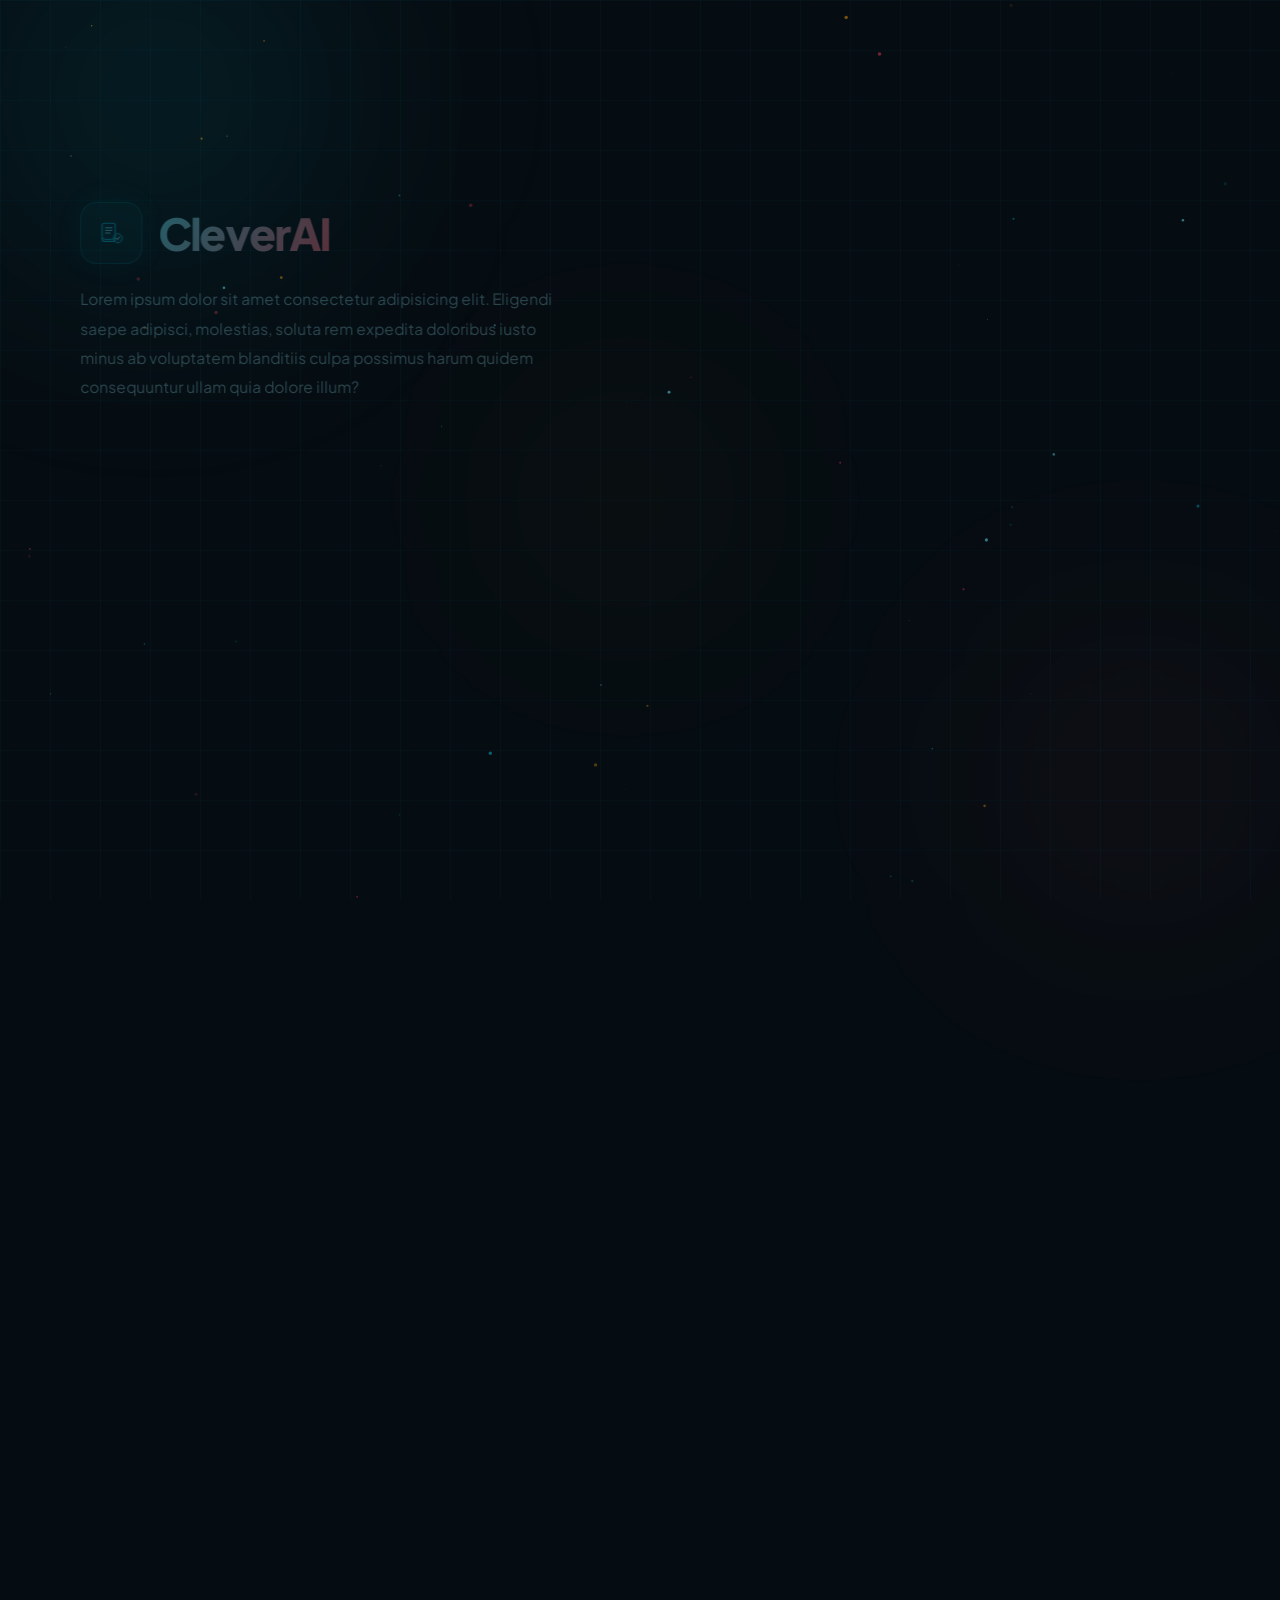
==== commit d94c0dc6: "Update Rate Limit Banner" ====
--- a/ui/aitutor/index.html
+++ b/ui/aitutor/index.html
@@ -208,6 +208,20 @@
             </div>
           </div>
 
+          <!-- RATE LIMIT BANNER -->
+          <div class="rl-banner" id="rateLimitBanner">
+            <div class="rl-content">
+              <svg viewBox="0 0 20 20" fill="none" width="16" height="16" class="rl-icon">
+                <circle cx="10" cy="10" r="8" stroke="currentColor" stroke-width="1.5"/>
+                <line x1="10" y1="6" x2="10" y2="11" stroke="currentColor" stroke-width="1.5" stroke-linecap="round"/>
+                <circle cx="10" cy="14" r="1" fill="currentColor"/>
+              </svg>
+              <span class="rl-msg">Usage limit reached.</span>
+              <span class="rl-time" style="display:none"></span>
+              <button class="rl-close" onclick="hideRateLimitBanner()">&times;</button>
+            </div>
+          </div>
+
           <!-- INPUT BAR -->
           <div class="input-bar">
             <div class="input-wrap">
--- a/ui/aitutor/aitutor.css
+++ b/ui/aitutor/aitutor.css
@@ -252,3 +252,60 @@
 .mob-overlay.show{display:block}
 .mob-menu-btn{display:none;width:32px;height:32px;border-radius:7px;background:rgba(6,182,212,.06);border:.5px solid rgba(6,182,212,.12);align-items:center;justify-content:center;color:var(--txt3);cursor:pointer;flex-shrink:0}
 .mob-menu-btn:hover{background:var(--cd);color:var(--cl)}
+
+.rl-banner {
+  position: absolute;
+  bottom: 80px;
+  left: 50%;
+  transform: translateX(-50%) translateY(20px);
+  z-index: 100;
+  opacity: 0;
+  pointer-events: none;
+  transition: opacity 0.35s ease, transform 0.35s ease;
+}
+.rl-banner.show {
+  opacity: 1;
+  transform: translateX(-50%) translateY(0);
+  pointer-events: auto;
+}
+.rl-content {
+  display: flex;
+  align-items: center;
+  gap: 10px;
+  padding: 12px 20px;
+  background: rgba(244, 63, 94, 0.12);
+  border: 1px solid rgba(244, 63, 94, 0.3);
+  border-radius: 12px;
+  backdrop-filter: blur(16px);
+  -webkit-backdrop-filter: blur(16px);
+  color: #fda4af;
+  font-size: 0.85rem;
+  font-weight: 500;
+  white-space: nowrap;
+  box-shadow: 0 4px 24px rgba(0, 0, 0, 0.25);
+}
+.rl-icon {
+  color: #f43f5e;
+  flex-shrink: 0;
+}
+.rl-msg {
+  color: #fda4af;
+}
+.rl-time {
+  color: rgba(253, 164, 175, 0.6);
+  font-size: 0.78rem;
+  font-weight: 400;
+}
+.rl-close {
+  background: none;
+  border: none;
+  color: rgba(253, 164, 175, 0.5);
+  font-size: 1.1rem;
+  cursor: pointer;
+  padding: 0 2px;
+  line-height: 1;
+  transition: color 0.2s;
+}
+.rl-close:hover {
+  color: #fda4af;
+}
